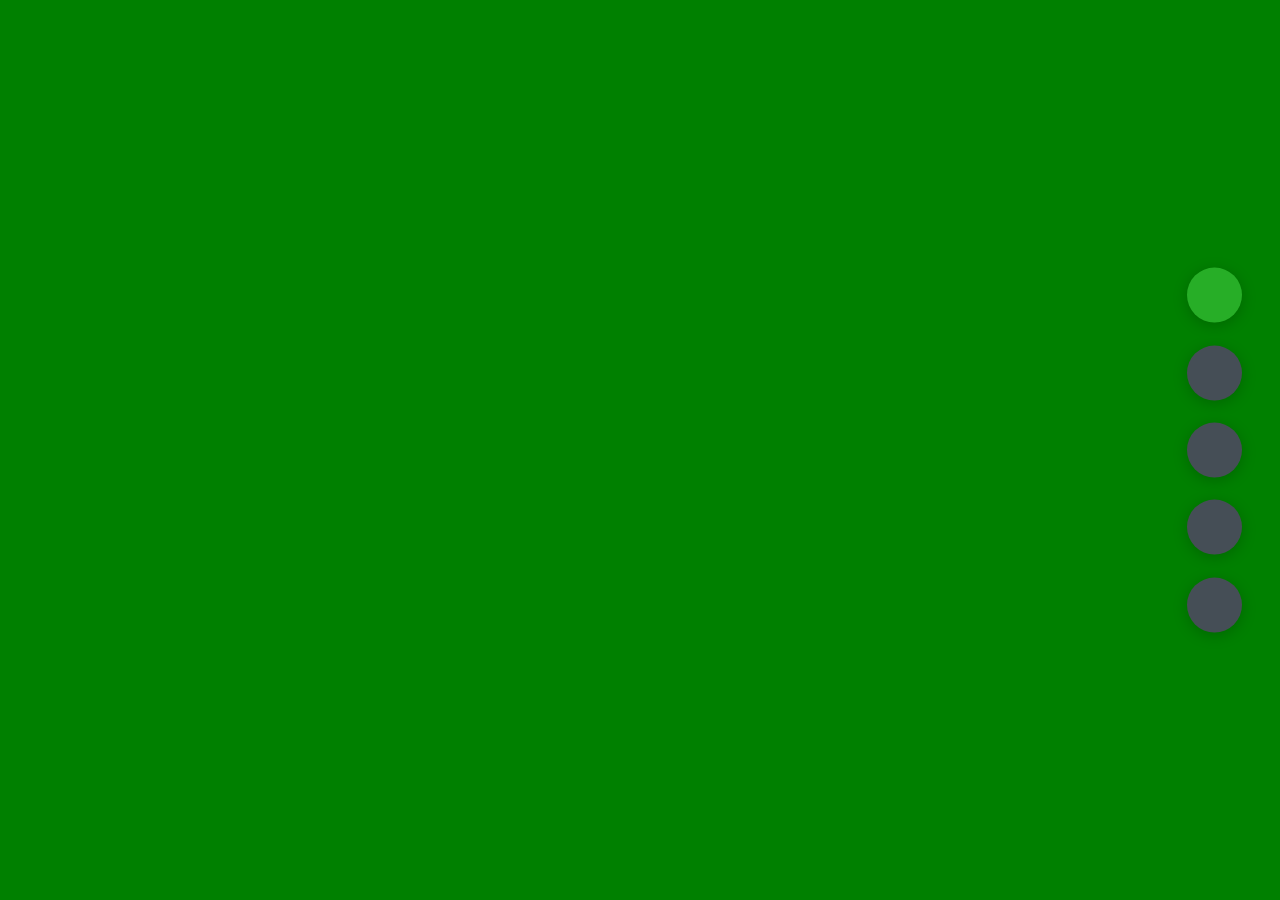
==== index.html @ c5b9ddbb "ADD(ui): Add animation to active section" ====
<!DOCTYPE html>
<html lang="en">
<head>
    <meta charset="UTF-8">
    <meta name="viewport" content="width=device-width, initial-scale=1.0">
    <title>Chukwunalu Egwali</title>
    <link rel="stylesheet" href="styles/styles.css">
    <link rel="preconnect" href="https://fonts.googleapis.com">
    <link rel="preconnect" href="https://fonts.gstatic.com" crossorigin>
    <link href="https://fonts.googleapis.com/css2?family=Poppins:wght@400;500;700;800&display=swap" rel="stylesheet">
    <link rel="stylesheet" href="https://cdnjs.cloudflare.com/ajax/libs/font-awesome/6.5.1/css/all.min.css" integrity="sha512-DTOQO9RWCH3ppGqcWaEA1BIZOC6xxalwEsw9c2QQeAIftl+Vegovlnee1c9QX4TctnWMn13TZye+giMm8e2LwA==" crossorigin="anonymous" referrerpolicy="no-referrer" />
</head>
<body class="main-content">
    <header class="section sec1 header active" id="home">
          <div class="header-content">
             <div class="left-header"></div>
             <div class="right-header"></div>
          </div>
    </header>
    <main>
        <section class="section sec2 about" id="about"></section>
        <section class="section sec3 portfolio" id="portfolio"></section>
        <section class="section sec4 blogs" id="blogs"></section>
        <section class="section sec5 contacts" id="contacts"></section>
    </main>

    <div class="controls">
        <div class="control control-1 active-btn" data-id="home">
            <i class="fa-regular fa-house"></i>
        </div>
        <div class="control control-2 " data-id="about">
            <i class="fa-solid fa-user"></i>
        </div>
        <div class="control control-3 " data-id="portfolio">
            <i class="fa-solid fa-briefcase"></i>
        </div>
        <div class="control control-4 " data-id="blogs">
            <i class="fa-regular fa-newspaper"></i>
        </div>
        <div class="control control-5 " data-id="contacts">
            <i class="fa-solid fa-envelope-open"></i>
        </div>
    </div>

    <script src="app.js"></script>
</body>
</html>
---- styles/styles.css ----
* {
  margin: 0;
  padding: 0;
  box-sizing: border-box;
  list-style: none;
}

:root {
  --color-primary: #191d2b;
  --color-secondary: #27ae27;
  --color-white: #ffff;
  --color-black: #0000;
  --color-grey0: #f8f8f8;
  --color-grey-1: #dbe1e8;
  --color-grey2: #b2becd;
  --color-grey3: #6c7983;
  --color-grey4: #454e56;
  --color-grey5: #2a2e35;
  --color-grey6: #12181b;
  --br-sm-2: 14px;
  --box-shadow-1: 0 3px 15px rgba(0,0,0,.2);
}

body {
  background-color: var(--color-primary);
  font-family: "Poppins", sans-serif;
  font-size: 1.1rem;
  color: var(--color-white);
  transition: all 0.4s ease-in-out;
}

a {
  display: inline-block;
  text-decoration: none;
  color: inherit;
  font-family: inherit;
}

header {
  height: 100vh;
  color: var(--color-white);
  overflow: hidden;
}

section {
  min-height: 100vh;
  width: 100%;
  position: absolute;
  left: 0;
  top: 0;
  padding: 3rem 18rem;
}

.section {
  transform: translateY(-100%) scale(0);
  transition: all 0.4s ease-in-out;
  background-color: var(--color-primary);
}

.sec1 {
  display: none;
  transform: translateY(0%) scale(1);
  background-color: green;
}

.sec2 {
  display: none;
  transform: translateY(0%) scale(1);
  background-color: #fff;
}

.sec3 {
  display: none;
  transform: translateY(0%) scale(1);
  background-color: orange;
}

.sec4 {
  display: none;
  transform: translateY(0%) scale(1);
}

.sec5 {
  display: none;
  transform: translateY(0%) scale(1);
}

.active {
  display: block !important;
  animation: scaleAnim 1s ease-in-out;
}
@keyframes scaleAnim {
  0% {
    transform: translateY(-100%) scaleY(0);
  }
  100% {
    transform: translateY(0%) scaleY(1);
  }
}

.controls {
  position: fixed;
  z-index: 10;
  top: 50%;
  right: 3%;
  display: flex;
  flex-direction: column;
  align-items: center;
  justify-content: center;
  transform: translateY(-50%);
}
.controls .active-btn {
  background-color: var(--color-secondary) !important;
  transition: all 0.4s ease-in-out;
}
.controls .active-btn i {
  color: var(--color-white) !important;
}
.controls .control {
  padding: 1rem;
  cursor: pointer;
  background-color: var(--color-grey4);
  width: 55px;
  height: 55px;
  border-radius: 50%;
  display: flex;
  justify-content: center;
  align-items: center;
  margin: 0.7rem 0;
  box-shadow: var(--box-shadow-1);
}
.controls .control i {
  font-size: 1.2rem;
  color: var(--color-grey2);
  pointer-events: none;
}/*# sourceMappingURL=styles.css.map */
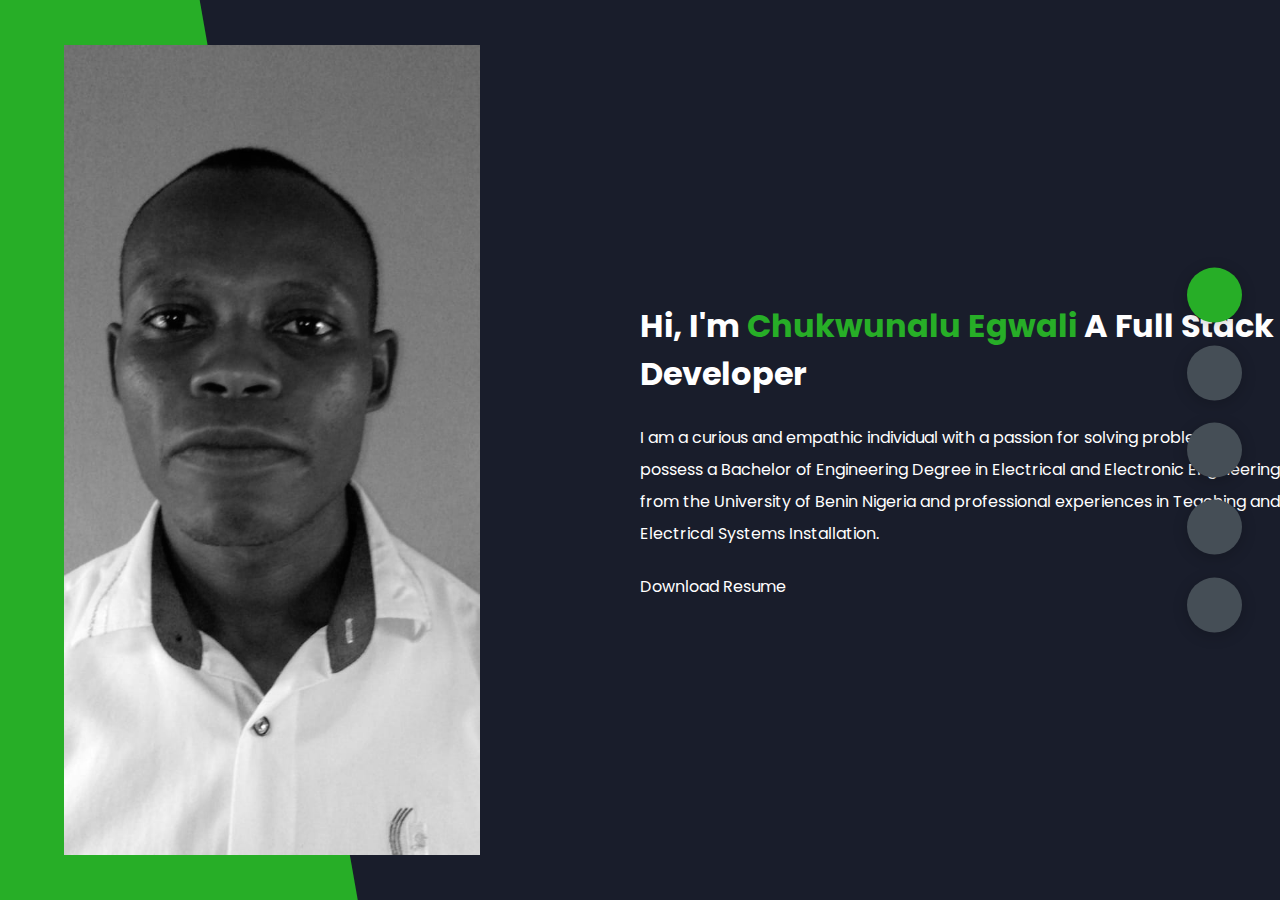
==== commit 8b5f6e52: "Add picture and text to header section" ====
--- a/index.html
+++ b/index.html
@@ -13,8 +13,28 @@
 <body class="main-content">
     <header class="section sec1 header active" id="home">
           <div class="header-content">
-             <div class="left-header"></div>
-             <div class="right-header"></div>
+             <div class="left-header">
+                <div class="header-shape"></div>
+                <div class="image">
+                    <img src="img/My Pic.jpeg" alt="">
+                </div>
+             </div>
+             <div class="right-header">
+                <h1 class="name">
+                    Hi, I'm <span>Chukwunalu Egwali</span>
+                    A Full Stack Developer
+                </h1>
+                <p>
+                    I am a curious and empathic individual with a passion for solving problems. 
+                    I possess a Bachelor of Engineering Degree in Electrical and Electronic Engineering 
+                    from the University of Benin Nigeria and professional experiences in Teaching and 
+                    Electrical Systems Installation. 
+                </p>
+                <a href="" class="cv-download-link">
+                    <span class="cv-download-text">Download Resume</span>
+                    <span class="cv-download-icon"> <i class="fa-solid fa-download"></i></span>
+                </a>
+             </div>
           </div>
     </header>
     <main>
--- a/styles/styles.css
+++ b/styles/styles.css
@@ -24,7 +24,6 @@
 body {
   background-color: var(--color-primary);
   font-family: "Poppins", sans-serif;
-  font-size: 1.1rem;
   color: var(--color-white);
   transition: all 0.4s ease-in-out;
 }
@@ -38,6 +37,7 @@
 
 header {
   height: 100vh;
+  width: 100vw;
   color: var(--color-white);
   overflow: hidden;
 }
@@ -60,19 +60,16 @@
 .sec1 {
   display: none;
   transform: translateY(0%) scale(1);
-  background-color: green;
 }
 
 .sec2 {
   display: none;
   transform: translateY(0%) scale(1);
-  background-color: #fff;
 }
 
 .sec3 {
   display: none;
   transform: translateY(0%) scale(1);
-  background-color: orange;
 }
 
 .sec4 {
@@ -86,7 +83,7 @@
 }
 
 .active {
-  display: block !important;
+  display: block;
   animation: scaleAnim 1s ease-in-out;
 }
 @keyframes scaleAnim {
@@ -133,4 +130,59 @@
   font-size: 1.2rem;
   color: var(--color-grey2);
   pointer-events: none;
+}
+
+/* header content */
+.header-content {
+  display: grid;
+  grid-template-columns: repeat(2, 1fr);
+  height: 100%;
+}
+.header-content .left-header {
+  display: flex;
+  align-items: center;
+  position: relative;
+}
+.header-content .left-header .header-shape {
+  transition: all 0.4s ease-in-out;
+  width: 65%;
+  height: 100%;
+  background-color: var(--color-secondary);
+  position: absolute;
+  left: 0;
+  top: 0;
+  z-index: -1;
+  -webkit-clip-path: polygon(0 0, 48% 0, 86% 100%, 0% 100%);
+          clip-path: polygon(0 0, 48% 0, 86% 100%, 0% 100%);
+}
+.header-content .left-header .image {
+  border-radius: var(--br-sm-2);
+  height: 90%;
+  width: 65%;
+  margin-left: 4rem;
+  background-color: var(--color-black);
+  transition: all 0.4s ease-in-out;
+}
+.header-content .left-header .image img {
+  width: 100%;
+  height: 100%;
+  -o-object-fit: cover;
+     object-fit: cover;
+  transition: all 0.4s ease-in-out;
+  filter: grayscale(100%);
+}
+.header-content .left-header .image img:hover {
+  filter: grayscale(0%);
+}
+.header-content .right-header {
+  display: flex;
+  flex-direction: column;
+  justify-content: center;
+}
+.header-content .right-header .name span {
+  color: var(--color-secondary);
+}
+.header-content .right-header p {
+  margin: 1.5rem 0;
+  line-height: 2rem;
 }/*# sourceMappingURL=styles.css.map */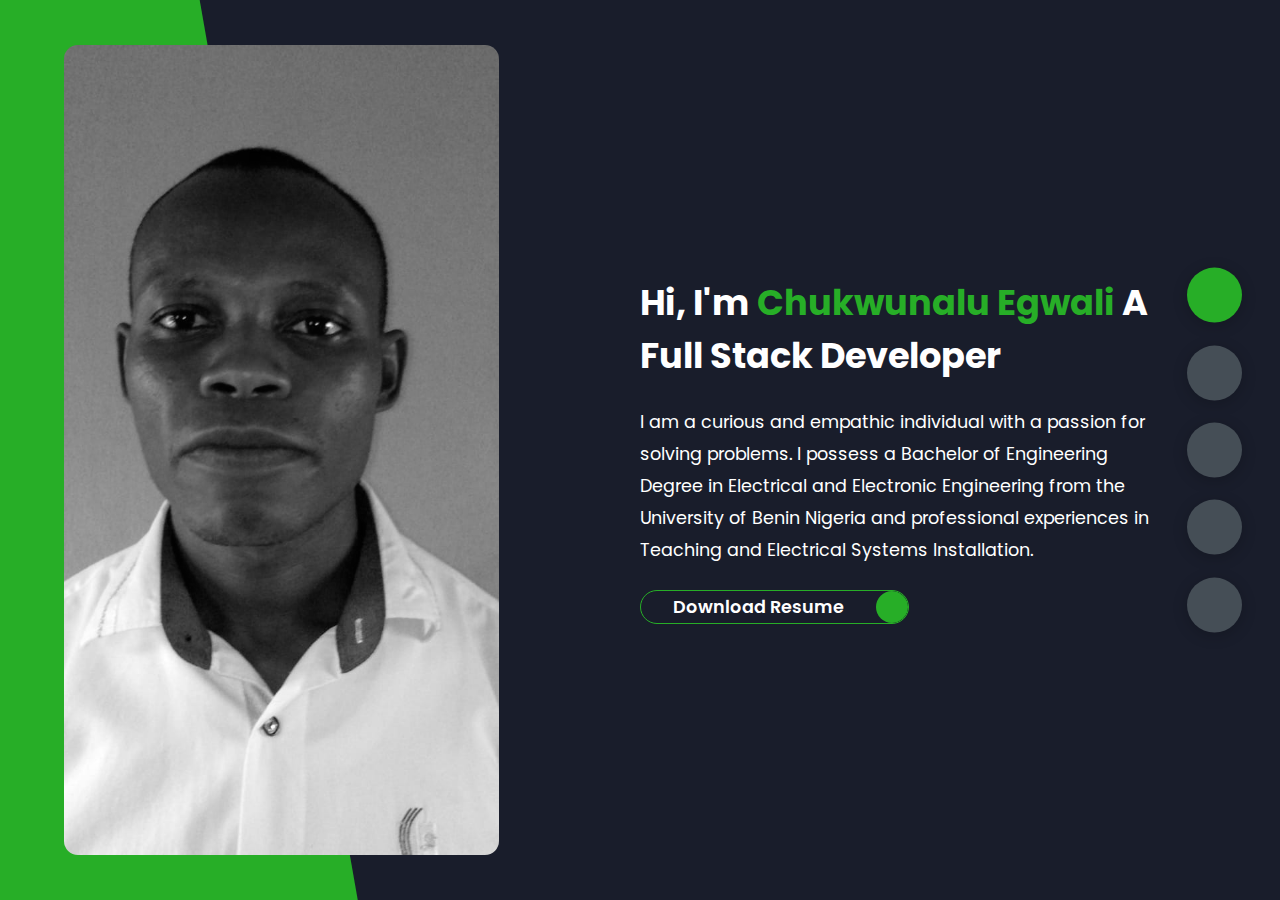
==== commit 20e6c9e3: "Style(ui): Style image and Download button" ====
--- a/index.html
+++ b/index.html
@@ -30,9 +30,9 @@
                     from the University of Benin Nigeria and professional experiences in Teaching and 
                     Electrical Systems Installation. 
                 </p>
-                <a href="" class="cv-download-link">
+                <a href="" class="cv-download-btn">
                     <span class="cv-download-text">Download Resume</span>
-                    <span class="cv-download-icon"> <i class="fa-solid fa-download"></i></span>
+                    <span class="download-icon"> <i class="fa-solid fa-download"></i></span>
                 </a>
              </div>
           </div>
--- a/styles/styles.css
+++ b/styles/styles.css
@@ -24,6 +24,7 @@
 body {
   background-color: var(--color-primary);
   font-family: "Poppins", sans-serif;
+  font-size: 1.1rem;
   color: var(--color-white);
   transition: all 0.4s ease-in-out;
 }
@@ -156,14 +157,14 @@
           clip-path: polygon(0 0, 48% 0, 86% 100%, 0% 100%);
 }
 .header-content .left-header .image {
-  border-radius: var(--br-sm-2);
   height: 90%;
-  width: 65%;
+  width: 68%;
   margin-left: 4rem;
   background-color: var(--color-black);
   transition: all 0.4s ease-in-out;
 }
 .header-content .left-header .image img {
+  border-radius: var(--br-sm-2);
   width: 100%;
   height: 100%;
   -o-object-fit: cover;
@@ -178,6 +179,7 @@
   display: flex;
   flex-direction: column;
   justify-content: center;
+  padding-right: 18%;
 }
 .header-content .right-header .name span {
   color: var(--color-secondary);
@@ -185,4 +187,41 @@
 .header-content .right-header p {
   margin: 1.5rem 0;
   line-height: 2rem;
+}
+
+.cv-download-btn {
+  border-radius: 30px;
+  color: inherit;
+  font-weight: 600;
+  position: relative;
+  border: 1px solid var(--color-secondary);
+  display: flex;
+  align-self: flex-start;
+  align-items: center;
+  overflow: hidden;
+}
+.cv-download-btn .cv-download-text {
+  padding: 0 2rem;
+}
+.cv-download-btn .download-icon {
+  background-color: var(--color-secondary);
+  display: flex;
+  align-items: center;
+  border-radius: 50%;
+  padding: 1rem;
+}
+.cv-download-btn::before {
+  content: "";
+  position: absolute;
+  top: 0;
+  bottom: 0;
+  transform: translateX(100%);
+  transition: all 0.4s ease-in-out;
+  z-index: -1;
+}
+.cv-download-btn:hover::before {
+  width: 100%;
+  height: 100%;
+  background-color: var(--color-secondary);
+  transform: translateX(0);
 }/*# sourceMappingURL=styles.css.map */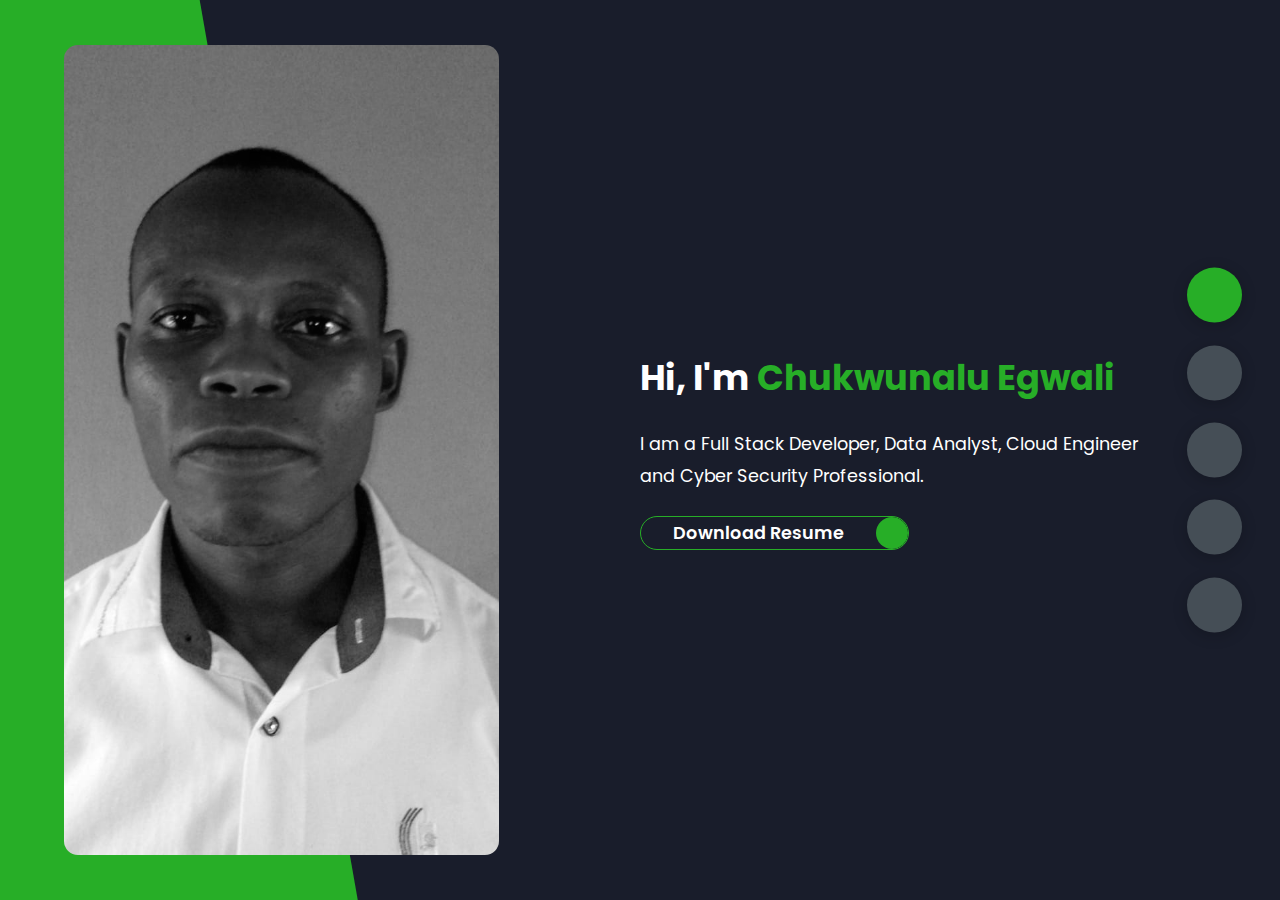
==== commit 05e87ef2: "UPDATE: Update info on the home page" ====
--- a/index.html
+++ b/index.html
@@ -22,13 +22,9 @@
              <div class="right-header">
                 <h1 class="name">
                     Hi, I'm <span>Chukwunalu Egwali</span>
-                    A Full Stack Developer
                 </h1>
                 <p>
-                    I am a curious and empathic individual with a passion for solving problems. 
-                    I possess a Bachelor of Engineering Degree in Electrical and Electronic Engineering 
-                    from the University of Benin Nigeria and professional experiences in Teaching and 
-                    Electrical Systems Installation. 
+                    I am a Full Stack Developer, Data Analyst, Cloud Engineer and Cyber Security Professional.
                 </p>
                 <a href="" class="cv-download-btn">
                     <span class="cv-download-text">Download Resume</span>
--- a/styles/styles.css
+++ b/styles/styles.css
@@ -132,6 +132,24 @@
   color: var(--color-grey2);
   pointer-events: none;
 }
+.controls .control::before {
+  display: none;
+  content: attr(data-id);
+  position: absolute;
+  transform: translateY(150%);
+  transition: all 0.4s ease-in-out;
+  z-index: -1;
+}
+.controls .control:hover {
+  border-radius: 25%;
+  background-color: var(--color-grey5);
+  box-shadow: 0 0 10px var(--color-secondary), 0 0 15px var(--color-white);
+  transition: all 0.4s ease-in-out;
+}
+.controls .control:hover::before {
+  display: block;
+  font-weight: 600;
+}
 
 /* header content */
 .header-content {
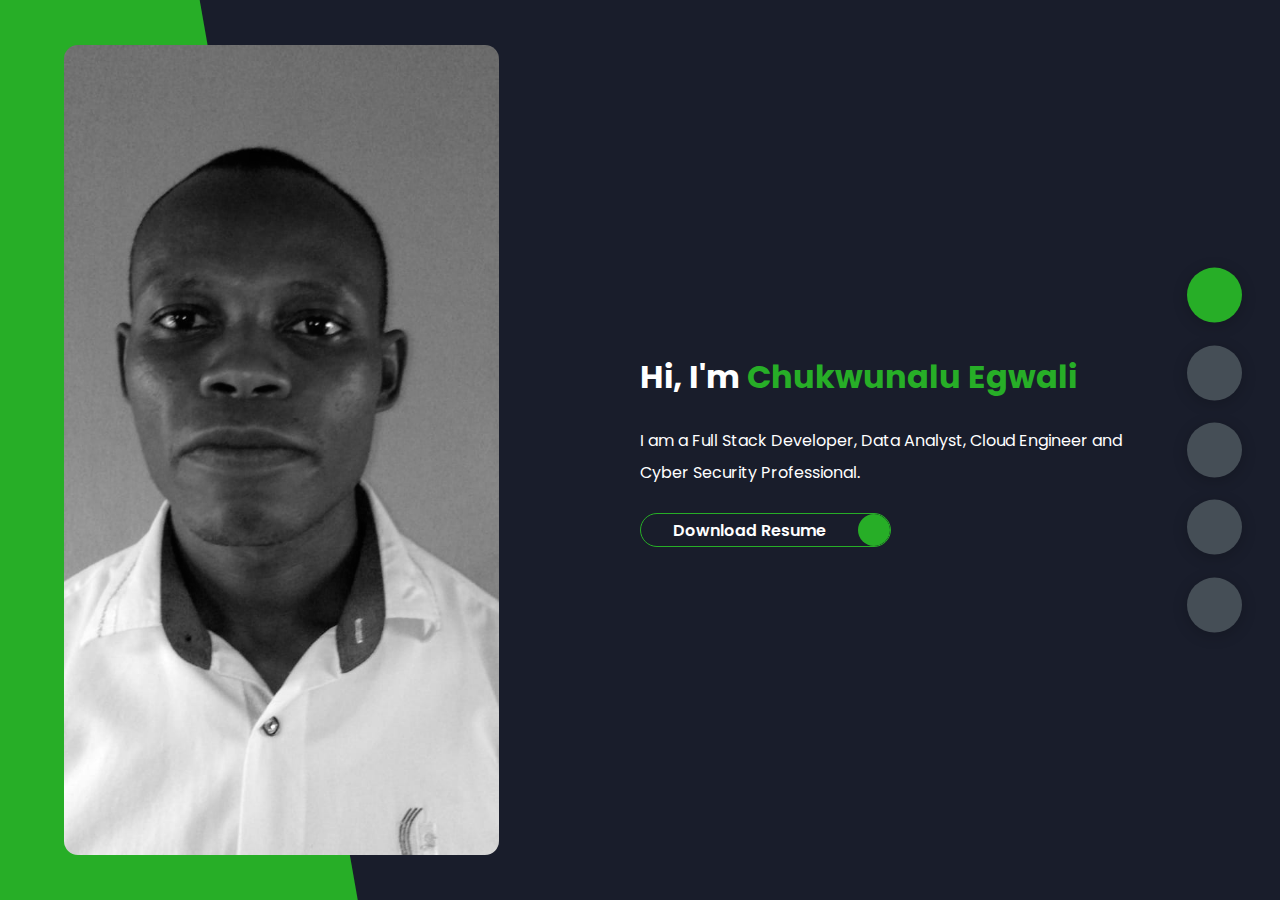
==== commit dd218167: "ADD(script): Add a section content loading script" ====
--- a/index.html
+++ b/index.html
@@ -4,11 +4,11 @@
     <meta charset="UTF-8">
     <meta name="viewport" content="width=device-width, initial-scale=1.0">
     <title>Chukwunalu Egwali</title>
-    <link rel="stylesheet" href="styles/styles.css">
     <link rel="preconnect" href="https://fonts.googleapis.com">
     <link rel="preconnect" href="https://fonts.gstatic.com" crossorigin>
-    <link href="https://fonts.googleapis.com/css2?family=Poppins:wght@400;500;700;800&display=swap" rel="stylesheet">
+    <link href="https://fonts.googleapis.com/css2?family=Poppins:wght@400;500;700&display=swap" rel="stylesheet">
     <link rel="stylesheet" href="https://cdnjs.cloudflare.com/ajax/libs/font-awesome/6.5.1/css/all.min.css" integrity="sha512-DTOQO9RWCH3ppGqcWaEA1BIZOC6xxalwEsw9c2QQeAIftl+Vegovlnee1c9QX4TctnWMn13TZye+giMm8e2LwA==" crossorigin="anonymous" referrerpolicy="no-referrer" />
+    <link rel="stylesheet" href="styles/styles.css">
 </head>
 <body class="main-content">
     <header class="section sec1 header active" id="home">
@@ -26,15 +26,19 @@
                 <p>
                     I am a Full Stack Developer, Data Analyst, Cloud Engineer and Cyber Security Professional.
                 </p>
-                <a href="" class="cv-download-btn">
+                <a href="https://drive.google.com/file/d/1KNvYYS8QpZsR1h7NQK3JDlUe-Nzv2LR2/view?usp=sharing" target="_blank" class="cv-download-btn">
                     <span class="cv-download-text">Download Resume</span>
                     <span class="download-icon"> <i class="fa-solid fa-download"></i></span>
                 </a>
              </div>
           </div>
     </header>
+
     <main>
-        <section class="section sec2 about" id="about"></section>
+        <section class="section sec2 about" id="about">
+            <script src="fetchSection.js" data-component="about.html" data-id="about"></script>
+        </section>
+
         <section class="section sec3 portfolio" id="portfolio"></section>
         <section class="section sec4 blogs" id="blogs"></section>
         <section class="section sec5 contacts" id="contacts"></section>
--- a/styles/styles.css
+++ b/styles/styles.css
@@ -24,7 +24,6 @@
 body {
   background-color: var(--color-primary);
   font-family: "Poppins", sans-serif;
-  font-size: 1.1rem;
   color: var(--color-white);
   transition: all 0.4s ease-in-out;
 }
@@ -135,6 +134,7 @@
 .controls .control::before {
   display: none;
   content: attr(data-id);
+  text-transform: capitalize;
   position: absolute;
   transform: translateY(150%);
   transition: all 0.4s ease-in-out;
@@ -242,4 +242,26 @@
   height: 100%;
   background-color: var(--color-secondary);
   transform: translateX(0);
+}
+
+.about-title {
+  text-align: center;
+}
+.about-title h2 {
+  position: relative;
+  text-transform: uppercase;
+  font-weight: 700;
+}
+.about-title h2 span {
+  color: var(--color-secondary);
+}
+.about-title h2 .bg-text {
+  position: absolute;
+  top: 50%;
+  left: 50%;
+  color: var(--color-grey5);
+  transition: all 0.4s ease-in-out;
+  z-index: -1;
+  transform: translate(-50%, -50%);
+  font-weight: 800;
 }/*# sourceMappingURL=styles.css.map */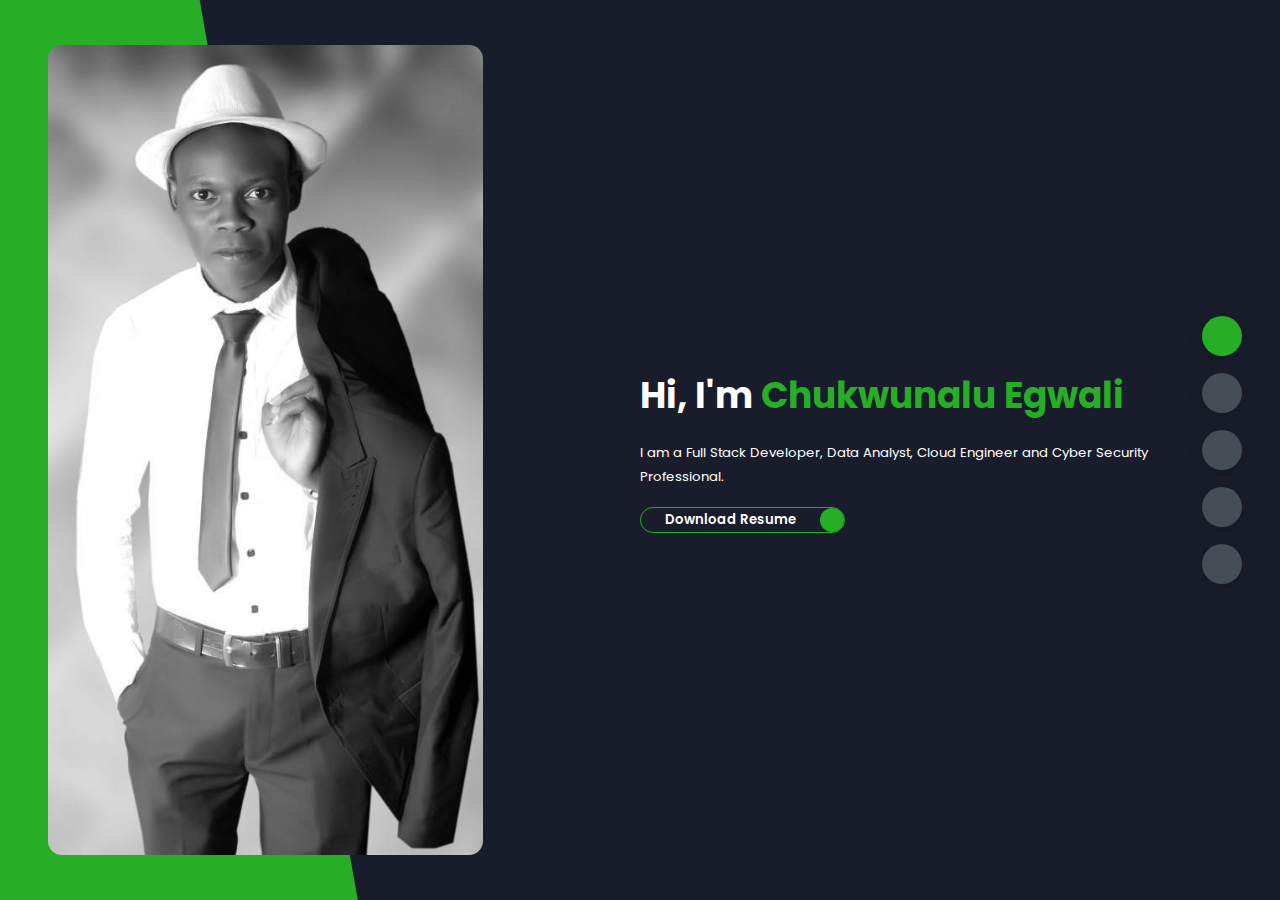
==== commit 4574ddec: "UPDATE(ui): Change home page picture" ====
--- a/index.html
+++ b/index.html
@@ -16,7 +16,7 @@
              <div class="left-header">
                 <div class="header-shape"></div>
                 <div class="image">
-                    <img src="img/My Pic.jpeg" alt="">
+                    <img src="img/My cut coperate white 2.jpg" alt="">
                 </div>
              </div>
              <div class="right-header">
@@ -26,7 +26,7 @@
                 <p>
                     I am a Full Stack Developer, Data Analyst, Cloud Engineer and Cyber Security Professional.
                 </p>
-                <a href="https://drive.google.com/file/d/1KNvYYS8QpZsR1h7NQK3JDlUe-Nzv2LR2/view?usp=sharing" target="_blank" class="cv-download-btn">
+                <a href="https://drive.google.com/file/d/1BlmqppK6j759nFtUBJO4VcxiOW4oWTm8/view?usp=sharing" target="_blank" class="cv-download-btn">
                     <span class="cv-download-text">Download Resume</span>
                     <span class="download-icon"> <i class="fa-solid fa-download"></i></span>
                 </a>
--- a/styles/styles.css
+++ b/styles/styles.css
@@ -19,11 +19,13 @@
   --color-grey6: #12181b;
   --br-sm-2: 14px;
   --box-shadow-1: 0 3px 15px rgba(0,0,0,.2);
+  font-size: 12px;
 }
 
 body {
   background-color: var(--color-primary);
   font-family: "Poppins", sans-serif;
+  font-size: 1.1rem;
   color: var(--color-white);
   transition: all 0.4s ease-in-out;
 }
@@ -117,8 +119,8 @@
   padding: 1rem;
   cursor: pointer;
   background-color: var(--color-grey4);
-  width: 55px;
-  height: 55px;
+  width: 40px;
+  height: 40px;
   border-radius: 50%;
   display: flex;
   justify-content: center;
@@ -199,12 +201,78 @@
   justify-content: center;
   padding-right: 18%;
 }
+.header-content .right-header .name {
+  font-size: 3rem;
+}
 .header-content .right-header .name span {
   color: var(--color-secondary);
 }
 .header-content .right-header p {
   margin: 1.5rem 0;
   line-height: 2rem;
+}
+
+.about-container {
+  display: grid;
+  grid-template-columns: repeat(2, 1fr);
+  padding-top: 3.5rem;
+  padding-bottom: 5rem;
+}
+.about-container .right-about {
+  display: grid;
+  grid-template-columns: repeat(2, 1fr);
+  gap: 2rem;
+}
+.about-container .right-about .about-item {
+  border: 1px solid var(--color-grey5);
+  border-radius: 5px;
+  transition: all 0.4s ease-in-out;
+  box-shadow: 1px 2px 15px rgba(0, 0, 0, 0.1);
+}
+.about-container .right-about .about-item:hover {
+  cursor: default;
+  transform: translateY(-5px);
+  border: 1px solid var(--color-secondary);
+  box-shadow: 1px 4px 15px rgba(0, 0, 0, 0.32);
+}
+.about-container .right-about .about-item .about-text {
+  padding: 1.5rem;
+  display: flex;
+  flex-direction: column;
+}
+.about-container .right-about .about-item .about-text .large-text {
+  font-size: 3rem;
+  font-weight: 700;
+  color: var(--color-secondary);
+}
+.about-container .right-about .about-item .about-text .small-text {
+  padding-left: 3rem;
+  position: relative;
+  text-transform: uppercase;
+  font-size: 1.2rem;
+  color: var(--color-grey-1);
+  letter-spacing: 2px;
+}
+.about-container .right-about .about-item .about-text .small-text::before {
+  content: "";
+  position: absolute;
+  left: 0;
+  top: 15px;
+  width: 2rem;
+  height: 15px;
+  background-color: var(--color-grey5);
+}
+.about-container .left-about {
+  padding-right: 5rem;
+}
+.about-container .left-about p {
+  line-height: 2rem;
+  padding: 1rem;
+  color: var(--color-grey-1);
+}
+.about-container .left-about h4 {
+  font-size: 2rem;
+  text-transform: uppercase;
 }
 
 .cv-download-btn {
@@ -250,6 +318,7 @@
 .about-title h2 {
   position: relative;
   text-transform: uppercase;
+  font-size: 4rem;
   font-weight: 700;
 }
 .about-title h2 span {
@@ -264,4 +333,5 @@
   z-index: -1;
   transform: translate(-50%, -50%);
   font-weight: 800;
+  font-size: 6.3rem;
 }/*# sourceMappingURL=styles.css.map */